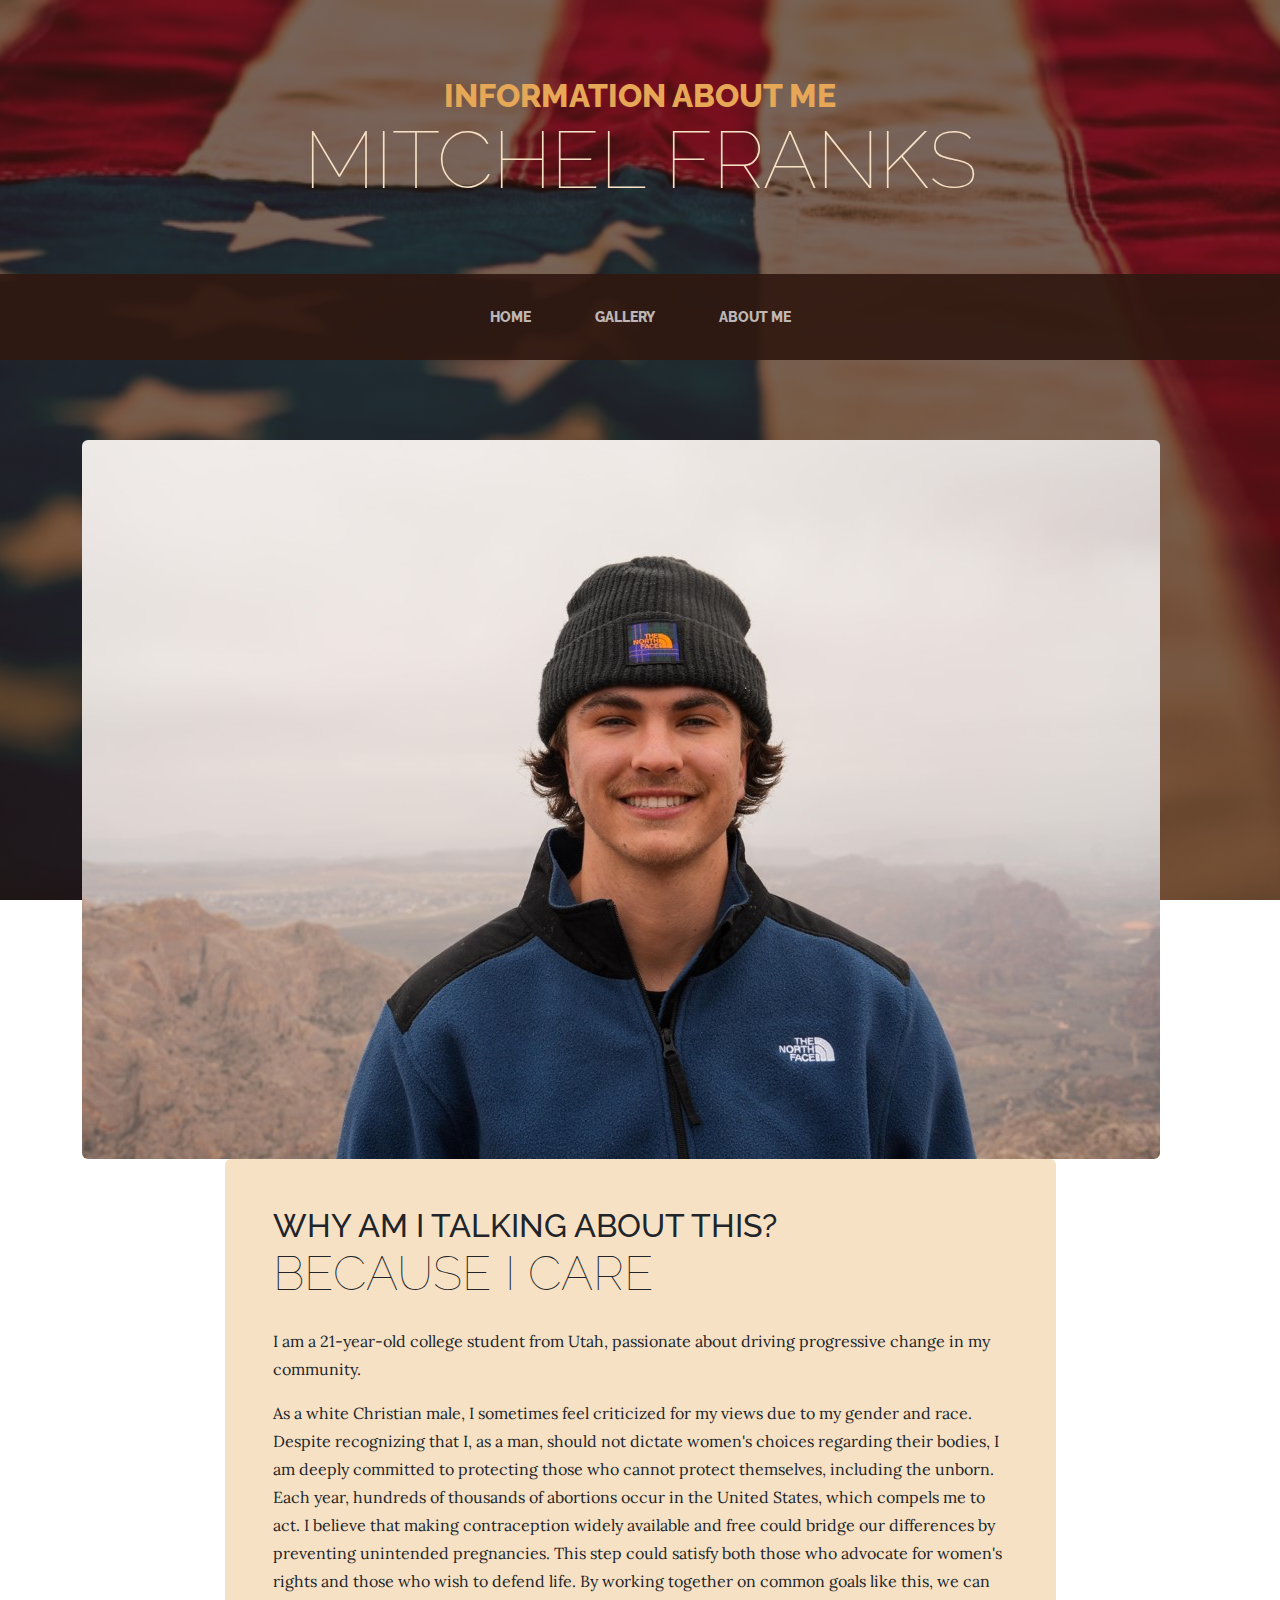
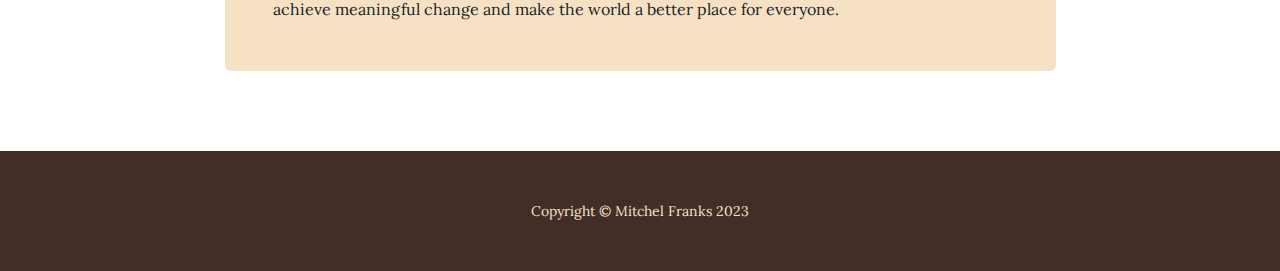
==== about.html @ 3abc6448 "Add files via upload" ====
<!DOCTYPE html>
<html lang="en">
    <head>
        <meta charset="utf-8" />
        <meta name="viewport" content="width=device-width, initial-scale=1, shrink-to-fit=no" />
        <meta name="description" content="" />
        <meta name="author" content="" />
        <title>Business Casual - Start Bootstrap Theme</title>
        <link rel="icon" type="image/x-icon" href="assets/favicon.ico" />
        <!-- Google fonts-->
        <link href="https://fonts.googleapis.com/css?family=Raleway:100,100i,200,200i,300,300i,400,400i,500,500i,600,600i,700,700i,800,800i,900,900i" rel="stylesheet" />
        <link href="https://fonts.googleapis.com/css?family=Lora:400,400i,700,700i" rel="stylesheet" />
        <!-- Core theme CSS (includes Bootstrap)-->
        <link href="css/styles.css" rel="stylesheet" />
    </head>
    <body>
        <header>
            <h1 class="site-heading text-center text-faded d-none d-lg-block">
                <span class="site-heading-upper text-primary mb-3">Information About Me</span>
                <span class="site-heading-lower">Mitchel Franks</span>
            </h1>
        </header>
        <!-- Navigation-->
        <nav class="navbar navbar-expand-lg navbar-dark py-lg-4" id="mainNav">
            <div class="container">
                <a class="navbar-brand text-uppercase fw-bold d-lg-none" href="index.html">Start Bootstrap</a>
                <button class="navbar-toggler" type="button" data-bs-toggle="collapse" data-bs-target="#navbarSupportedContent" aria-controls="navbarSupportedContent" aria-expanded="false" aria-label="Toggle navigation"><span class="navbar-toggler-icon"></span></button>
                <div class="collapse navbar-collapse" id="navbarSupportedContent">
                    <ul class="navbar-nav mx-auto">
                        <li class="nav-item px-lg-4"><a class="nav-link text-uppercase" href="index.html">Home</a></li>
                        
                        <li class="nav-item px-lg-4"><a class="nav-link text-uppercase" href="products.html">Gallery</a></li>
                        <li class="nav-item px-lg-4"><a class="nav-link text-uppercase" href="gallary.html">About Me</a></li>
                        <!-- <li class="nav-item px-lg-4"><a class="nav-link text-uppercase" href="store.html">Store</a></li> -->
                    </ul>
                </div>
            </div>
        </nav>
        <section class="page-section gallary-heading">
            <div class="container">
                <img class="img-fluid rounded gallary-heading-img mb-3 mb-lg-0" src="assets/img/about.jpg" alt="..." />
                <div class="gallary-heading-content">
                    <div class="row">
                        <div class="col-xl-9 col-lg-10 mx-auto">
                            <div class="bg-faded rounded p-5">
                                <h2 class="section-heading mb-4"
                                    <span class="section-heading-upper">Why Am I Talking About This?</span>
                                    <span class="section-heading-lower">Because I Care</span>
                                </h2>
                                <p>I am a 21-year-old college student from Utah, passionate about driving progressive change in my community.</p>
                                <p class="mb-0">
                                    As a white Christian male, I sometimes feel criticized for my views due to my gender and race. Despite recognizing that I, as a man, should not dictate women's choices regarding their bodies, I am deeply committed to protecting those who cannot protect themselves, including the unborn. Each year, hundreds of thousands of abortions occur in the United States, which compels me to act. I believe that making contraception widely available and free could bridge our differences by preventing unintended pregnancies. This step could satisfy both those who advocate for women's rights and those who wish to defend life. By working together on common goals like this, we can achieve meaningful change and make the world a better place for everyone.
                                </p>
                            </div>
                        </div>
                    </div>
                </div>
            </div>
        </section>
        <footer class="footer text-faded text-center py-5">
            <div class="container"><p class="m-0 small">Copyright &copy; Mitchel Franks 2023</p></div>
        </footer>
        <!-- Bootstrap core JS-->
        <script src="https://cdn.jsdelivr.net/npm/bootstrap@5.2.3/dist/js/bootstrap.bundle.min.js"></script>
        <!-- Core theme JS-->
        <script src="js/scripts.js"></script>
    </body>
</html>
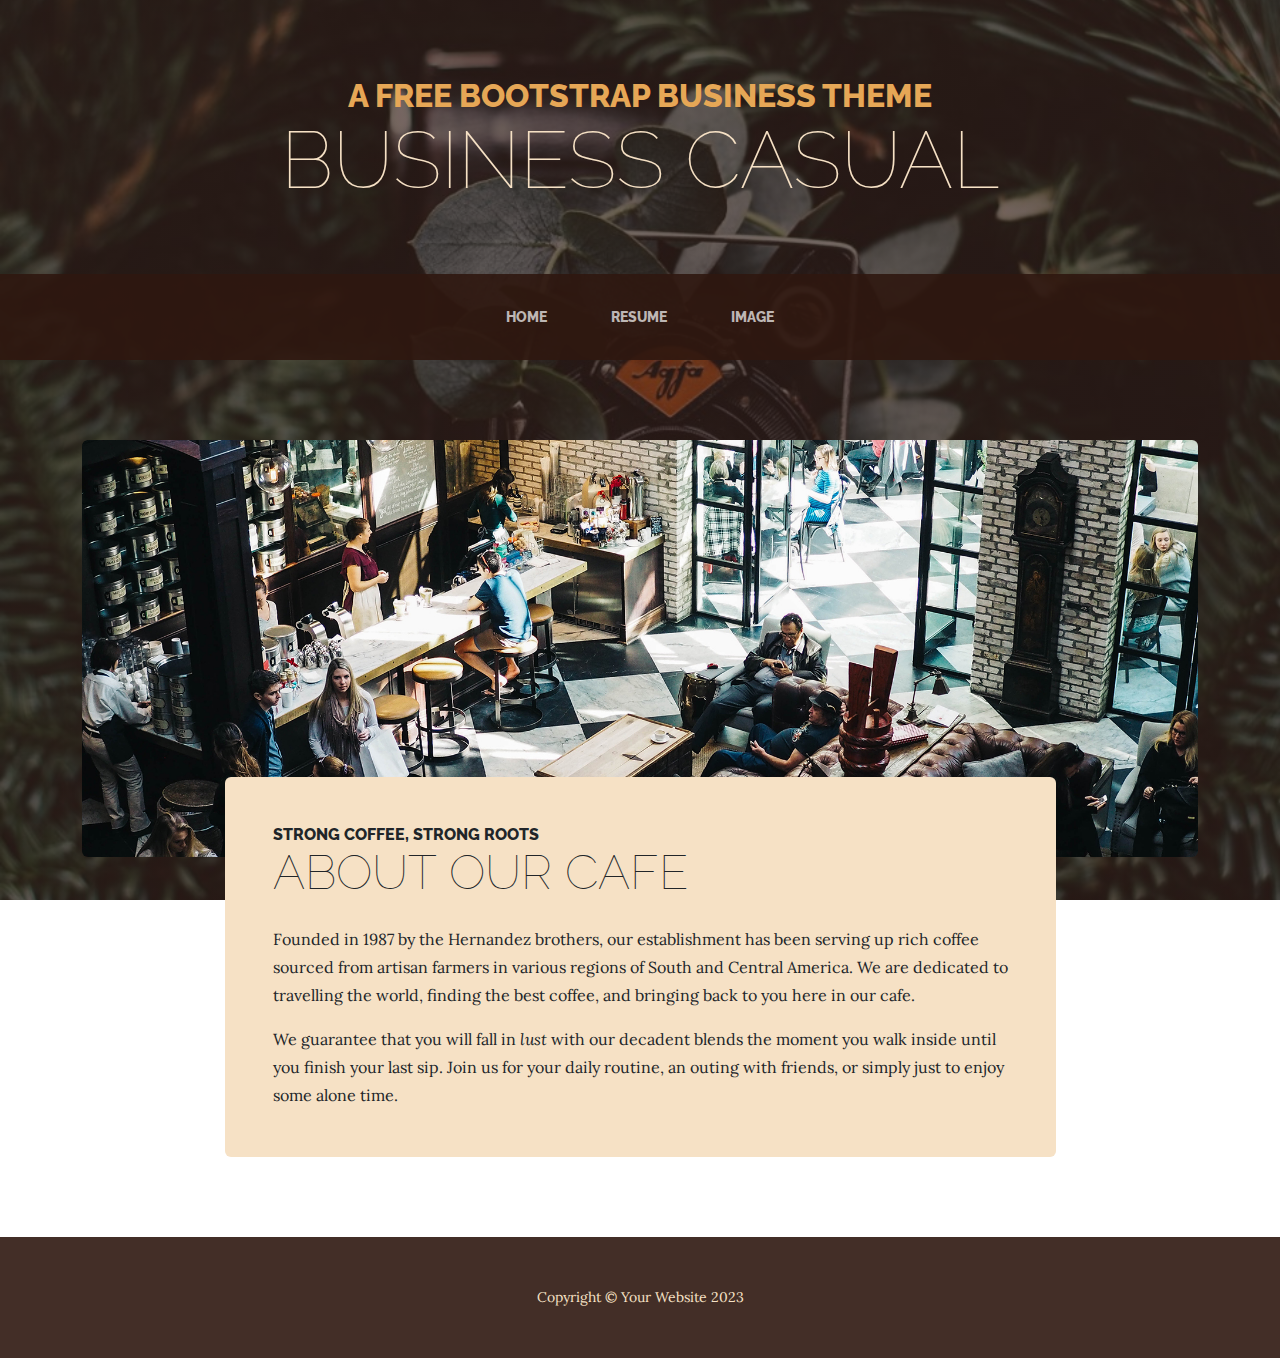
==== commit 5f90215d: "Add files via upload" ====
--- a/about.html
+++ b/about.html
@@ -16,8 +16,8 @@
     <body>
         <header>
             <h1 class="site-heading text-center text-faded d-none d-lg-block">
-                <span class="site-heading-upper text-primary mb-3">Information About Me</span>
-                <span class="site-heading-lower">Mitchel Franks</span>
+                <span class="site-heading-upper text-primary mb-3">A Free Bootstrap Business Theme</span>
+                <span class="site-heading-lower">Business Casual</span>
             </h1>
         </header>
         <!-- Navigation-->
@@ -28,28 +28,29 @@
                 <div class="collapse navbar-collapse" id="navbarSupportedContent">
                     <ul class="navbar-nav mx-auto">
                         <li class="nav-item px-lg-4"><a class="nav-link text-uppercase" href="index.html">Home</a></li>
-                        
-                        <li class="nav-item px-lg-4"><a class="nav-link text-uppercase" href="products.html">Gallery</a></li>
-                        <li class="nav-item px-lg-4"><a class="nav-link text-uppercase" href="gallary.html">About Me</a></li>
+                        <li class="nav-item px-lg-4"><a class="nav-link text-uppercase" href="about.html">Resume</a></li>
+                        <li class="nav-item px-lg-4"><a class="nav-link text-uppercase" href="products.html">Image</a></li>
                         <!-- <li class="nav-item px-lg-4"><a class="nav-link text-uppercase" href="store.html">Store</a></li> -->
                     </ul>
                 </div>
             </div>
         </nav>
-        <section class="page-section gallary-heading">
+        <section class="page-section about-heading">
             <div class="container">
-                <img class="img-fluid rounded gallary-heading-img mb-3 mb-lg-0" src="assets/img/about.jpg" alt="..." />
-                <div class="gallary-heading-content">
+                <img class="img-fluid rounded about-heading-img mb-3 mb-lg-0" src="assets/img/about.jpg" alt="..." />
+                <div class="about-heading-content">
                     <div class="row">
                         <div class="col-xl-9 col-lg-10 mx-auto">
                             <div class="bg-faded rounded p-5">
-                                <h2 class="section-heading mb-4"
-                                    <span class="section-heading-upper">Why Am I Talking About This?</span>
-                                    <span class="section-heading-lower">Because I Care</span>
+                                <h2 class="section-heading mb-4">
+                                    <span class="section-heading-upper">Strong Coffee, Strong Roots</span>
+                                    <span class="section-heading-lower">About Our Cafe</span>
                                 </h2>
-                                <p>I am a 21-year-old college student from Utah, passionate about driving progressive change in my community.</p>
+                                <p>Founded in 1987 by the Hernandez brothers, our establishment has been serving up rich coffee sourced from artisan farmers in various regions of South and Central America. We are dedicated to travelling the world, finding the best coffee, and bringing back to you here in our cafe.</p>
                                 <p class="mb-0">
-                                    As a white Christian male, I sometimes feel criticized for my views due to my gender and race. Despite recognizing that I, as a man, should not dictate women's choices regarding their bodies, I am deeply committed to protecting those who cannot protect themselves, including the unborn. Each year, hundreds of thousands of abortions occur in the United States, which compels me to act. I believe that making contraception widely available and free could bridge our differences by preventing unintended pregnancies. This step could satisfy both those who advocate for women's rights and those who wish to defend life. By working together on common goals like this, we can achieve meaningful change and make the world a better place for everyone.
+                                    We guarantee that you will fall in
+                                    <em>lust</em>
+                                    with our decadent blends the moment you walk inside until you finish your last sip. Join us for your daily routine, an outing with friends, or simply just to enjoy some alone time.
                                 </p>
                             </div>
                         </div>
@@ -58,7 +59,7 @@
             </div>
         </section>
         <footer class="footer text-faded text-center py-5">
-            <div class="container"><p class="m-0 small">Copyright &copy; Mitchel Franks 2023</p></div>
+            <div class="container"><p class="m-0 small">Copyright &copy; Your Website 2023</p></div>
         </footer>
         <!-- Bootstrap core JS-->
         <script src="https://cdn.jsdelivr.net/npm/bootstrap@5.2.3/dist/js/bootstrap.bundle.min.js"></script>
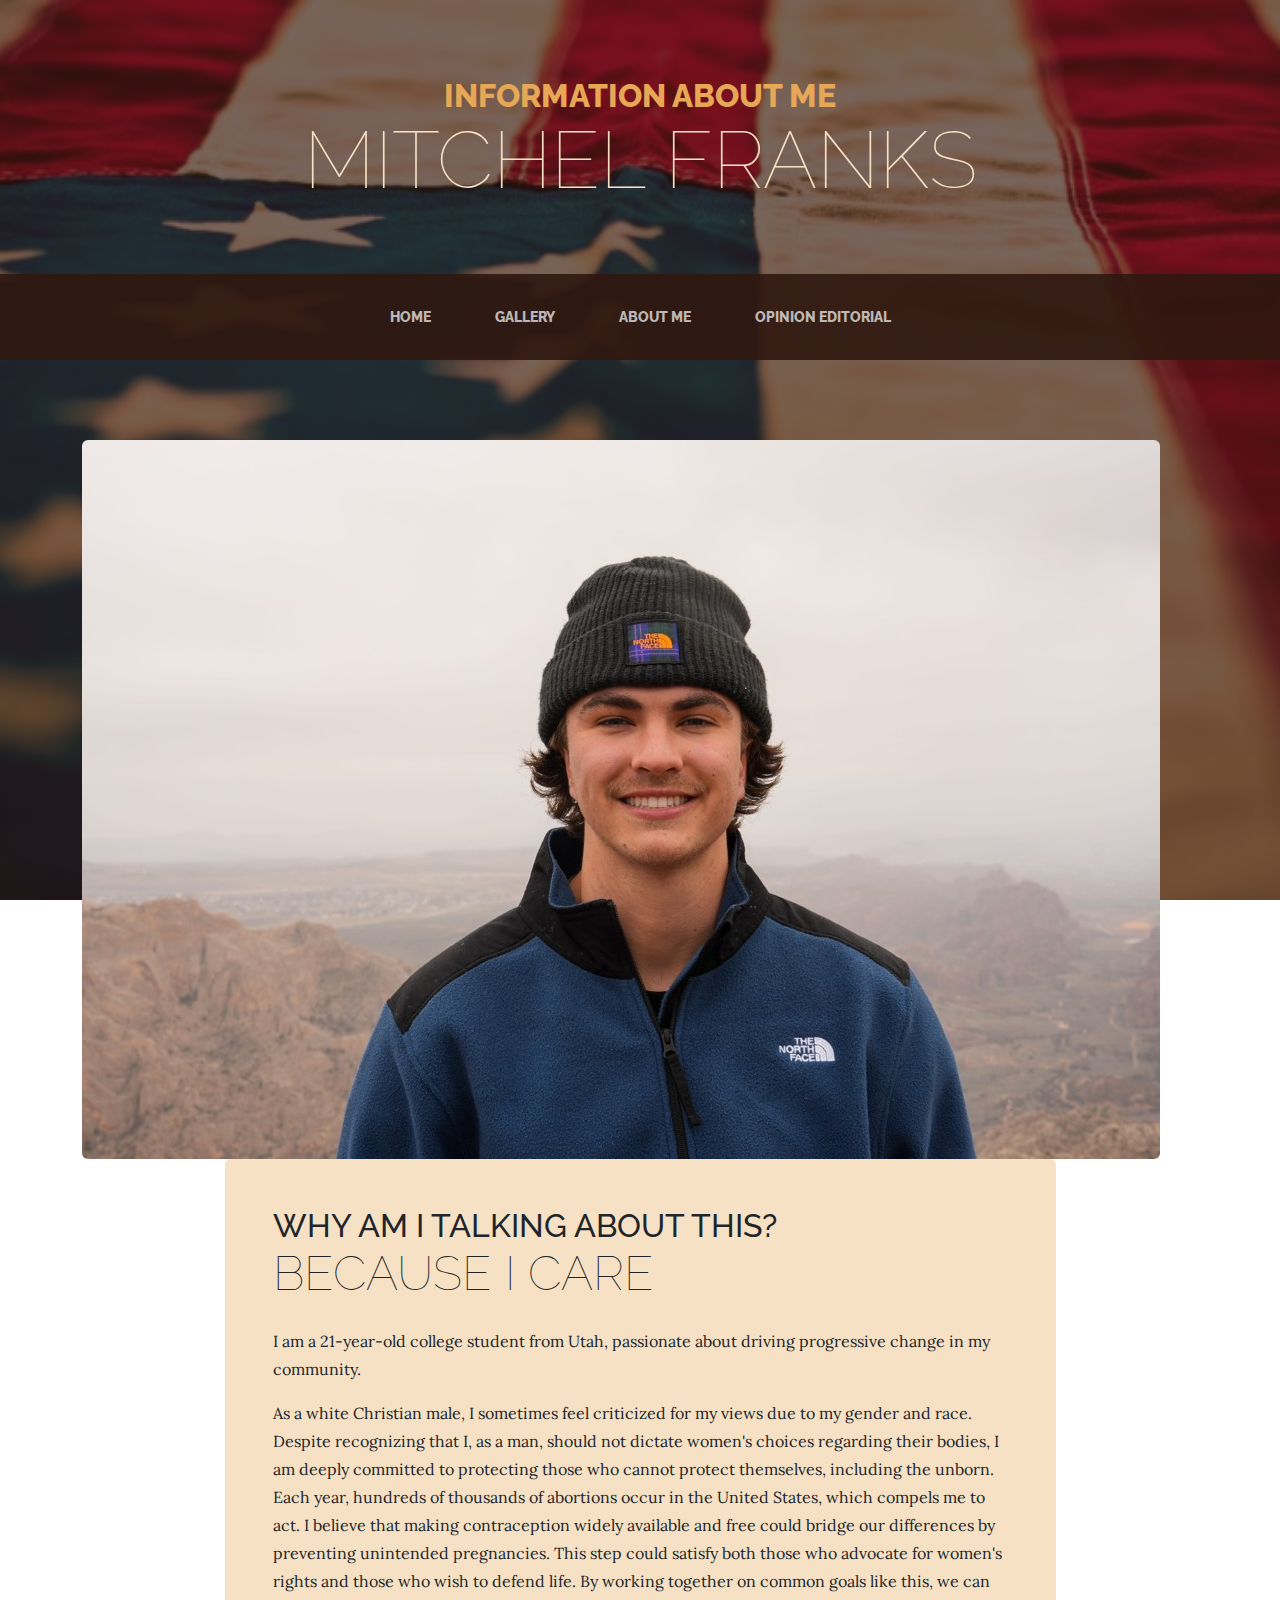
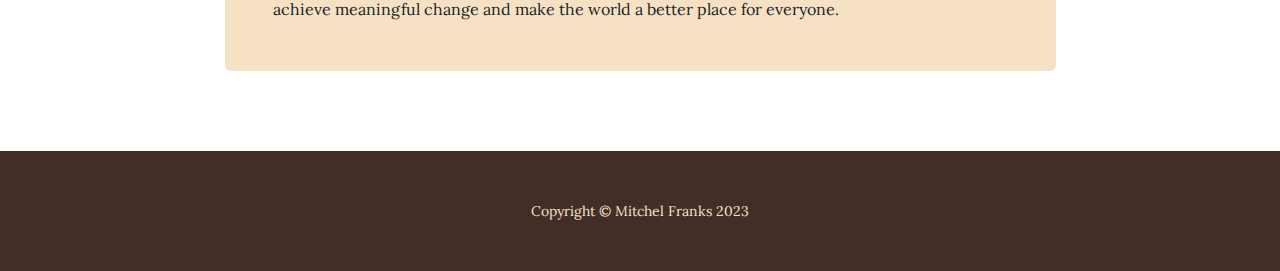
==== commit ab7473dc: "Add files via upload" ====
--- a/about.html
+++ b/about.html
@@ -16,8 +16,8 @@
     <body>
         <header>
             <h1 class="site-heading text-center text-faded d-none d-lg-block">
-                <span class="site-heading-upper text-primary mb-3">A Free Bootstrap Business Theme</span>
-                <span class="site-heading-lower">Business Casual</span>
+                <span class="site-heading-upper text-primary mb-3">Information About Me</span>
+                <span class="site-heading-lower">Mitchel Franks</span>
             </h1>
         </header>
         <!-- Navigation-->
@@ -28,29 +28,28 @@
                 <div class="collapse navbar-collapse" id="navbarSupportedContent">
                     <ul class="navbar-nav mx-auto">
                         <li class="nav-item px-lg-4"><a class="nav-link text-uppercase" href="index.html">Home</a></li>
-                        <li class="nav-item px-lg-4"><a class="nav-link text-uppercase" href="about.html">Resume</a></li>
-                        <li class="nav-item px-lg-4"><a class="nav-link text-uppercase" href="products.html">Image</a></li>
-                        <!-- <li class="nav-item px-lg-4"><a class="nav-link text-uppercase" href="store.html">Store</a></li> -->
+                        
+                        <li class="nav-item px-lg-4"><a class="nav-link text-uppercase" href="products.html">Gallery</a></li>
+                        <li class="nav-item px-lg-4"><a class="nav-link text-uppercase" href="gallary.html">About Me</a></li>
+                        <li class="nav-item px-lg-4"><a class="nav-link text-uppercase" href="https://docs.google.com/document/d/17Y_voRdCfugl4H2Xn-b7BCHQ7sppabqNsRuHS8Cb6t0/edit" target="_blank">Opinion Editorial</a></li>
                     </ul>
                 </div>
             </div>
         </nav>
-        <section class="page-section about-heading">
+        <section class="page-section gallary-heading">
             <div class="container">
-                <img class="img-fluid rounded about-heading-img mb-3 mb-lg-0" src="assets/img/about.jpg" alt="..." />
-                <div class="about-heading-content">
+                <img class="img-fluid rounded gallary-heading-img mb-3 mb-lg-0" src="assets/img/about.jpg" alt="..." />
+                <div class="gallary-heading-content">
                     <div class="row">
                         <div class="col-xl-9 col-lg-10 mx-auto">
                             <div class="bg-faded rounded p-5">
-                                <h2 class="section-heading mb-4">
-                                    <span class="section-heading-upper">Strong Coffee, Strong Roots</span>
-                                    <span class="section-heading-lower">About Our Cafe</span>
+                                <h2 class="section-heading mb-4"
+                                    <span class="section-heading-upper">Why Am I Talking About This?</span>
+                                    <span class="section-heading-lower">Because I Care</span>
                                 </h2>
-                                <p>Founded in 1987 by the Hernandez brothers, our establishment has been serving up rich coffee sourced from artisan farmers in various regions of South and Central America. We are dedicated to travelling the world, finding the best coffee, and bringing back to you here in our cafe.</p>
+                                <p>I am a 21-year-old college student from Utah, passionate about driving progressive change in my community.</p>
                                 <p class="mb-0">
-                                    We guarantee that you will fall in
-                                    <em>lust</em>
-                                    with our decadent blends the moment you walk inside until you finish your last sip. Join us for your daily routine, an outing with friends, or simply just to enjoy some alone time.
+                                    As a white Christian male, I sometimes feel criticized for my views due to my gender and race. Despite recognizing that I, as a man, should not dictate women's choices regarding their bodies, I am deeply committed to protecting those who cannot protect themselves, including the unborn. Each year, hundreds of thousands of abortions occur in the United States, which compels me to act. I believe that making contraception widely available and free could bridge our differences by preventing unintended pregnancies. This step could satisfy both those who advocate for women's rights and those who wish to defend life. By working together on common goals like this, we can achieve meaningful change and make the world a better place for everyone.
                                 </p>
                             </div>
                         </div>
@@ -59,7 +58,7 @@
             </div>
         </section>
         <footer class="footer text-faded text-center py-5">
-            <div class="container"><p class="m-0 small">Copyright &copy; Your Website 2023</p></div>
+            <div class="container"><p class="m-0 small">Copyright &copy; Mitchel Franks 2023</p></div>
         </footer>
         <!-- Bootstrap core JS-->
         <script src="https://cdn.jsdelivr.net/npm/bootstrap@5.2.3/dist/js/bootstrap.bundle.min.js"></script>
